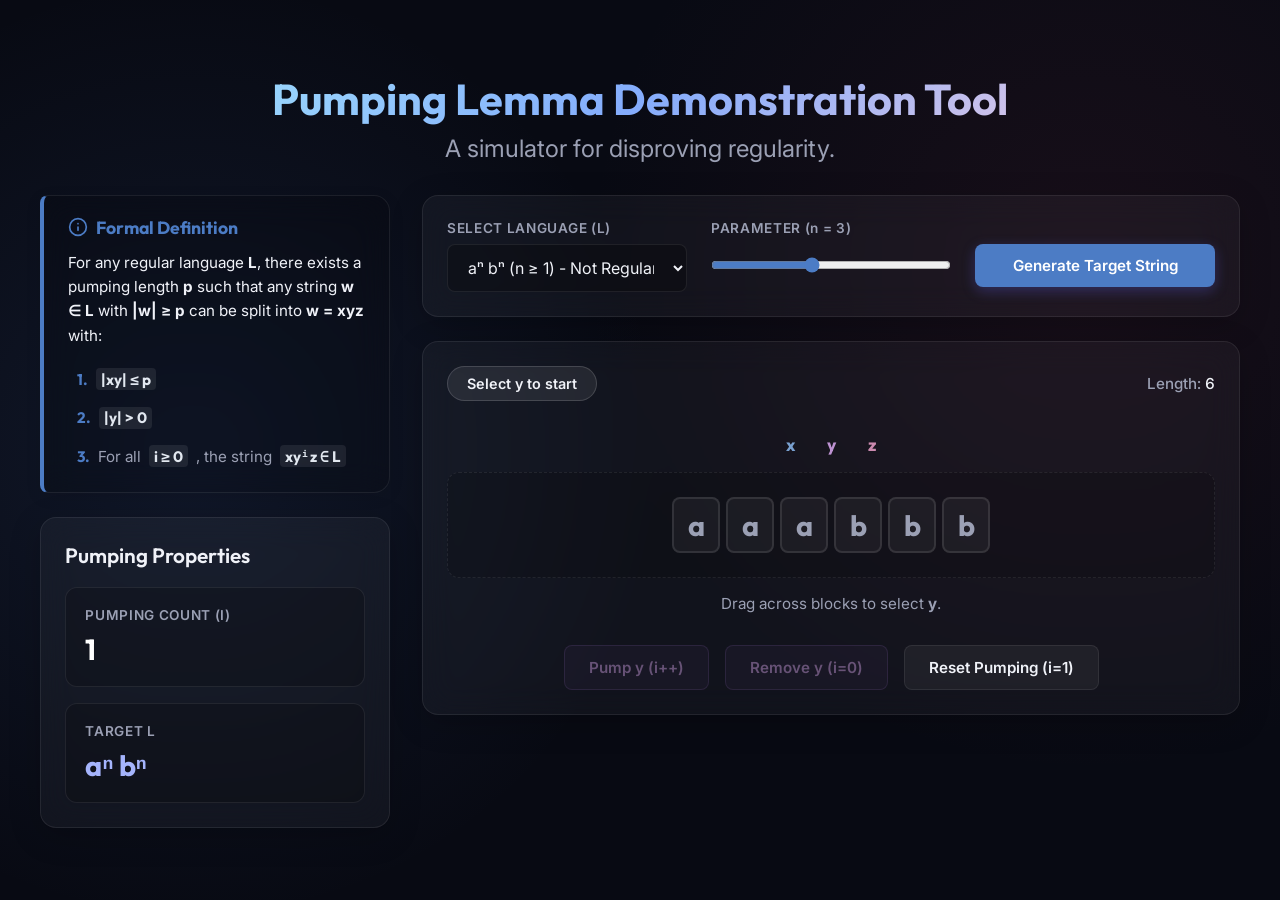
==== index.html @ aec8c371 "increased visual features" ====
<!DOCTYPE html>
<html lang="en">

<head>
  <meta charset="UTF-8">
  <meta name="viewport" content="width=device-width, initial-scale=1.0">
  <title>Pumping Lemma Simulator</title>
  <link rel="preconnect" href="https://fonts.googleapis.com">
  <link rel="preconnect" href="https://fonts.gstatic.com" crossorigin>
  <link
    href="https://fonts.googleapis.com/css2?family=Inter:wght@400;500;600;700&family=Outfit:wght@500;700&display=swap"
    rel="stylesheet">
  <link rel="stylesheet" href="styles.css">
  <meta name="description" content="An interactive simulator for the Pumping Lemma for Regular Languages.">
</head>

<body>
  <div class="app-container">
    <header class="header">
      <h1>Pumping Lemma Demonstration Tool</h1>
      <p class="subtitle">A simulator for disproving regularity.</p>
    </header>

    <div class="layout-split">
      <aside class="layout-sidebar">
        <div class="theorem-box glass-panel">
          <div class="theorem-header">
            <svg width="20" height="20" viewBox="0 0 24 24" fill="none" stroke="currentColor" stroke-width="2"
              stroke-linecap="round" stroke-linejoin="round">
              <circle cx="12" cy="12" r="10"></circle>
              <line x1="12" y1="16" x2="12" y2="12"></line>
              <line x1="12" y1="8" x2="12.01" y2="8"></line>
            </svg>
            Formal Definition
          </div>
          <p class="theorem-text">
            For any regular language <strong>L</strong>, there exists a pumping length <strong>p</strong> such that any
            string <strong>w ∈ L</strong> with <strong>|w| ≥ p</strong> can be split into <strong>w = xyz</strong> with:
          </p>
          <ul class="theorem-conditions">
            <li id="cond1"><span>1.</span> <strong>|xy| ≤ p</strong></li>
            <li id="cond2"><span>2.</span> <strong>|y| > 0</strong></li>
            <li id="cond3"><span>3.</span> For all <strong>i ≥ 0</strong>, the string <strong>xyⁱz ∈ L</strong></li>
          </ul>
        </div>

        <section class="info glass-panel">
          <h2>Pumping Properties</h2>
          <div class="logic-stats">
            <div class="stat-box">
              <span class="stat-label"> Pumping Count (i) </span>
              <span class="stat-value" id="pumpCountDisplay">1</span>
            </div>
            <div class="stat-box">
              <span class="stat-label"> Target L </span>
              <span class="stat-value target-lang" id="targetLangDisplay">aⁿ bⁿ</span>
            </div>
          </div>
        </section>
      </aside>

      <main class="layout-main">
        <section class="controls glass-panel">
          <div class="control-group">
            <label for="languageSelect">SELECT LANGUAGE (L)</label>
            <select id="languageSelect">
              <option value="anbn">aⁿ bⁿ (n ≥ 1) - Not Regular</option>
              <option value="anbm">aⁿ bᵐ (n, m ≥ 1) - Regular</option>
              <option value="custom">Custom String</option>
            </select>
          </div>

          <div class="control-group" id="lengthControl">
            <label for="lengthSlider">PARAMETER (n = <span id="lengthValue">3</span>)</label>
            <input type="range" id="lengthSlider" min="1" max="6" value="3">
          </div>

          <div class="control-group" id="customRegexControl" style="display: none;">
            <label for="customRegex">TARGET LANGUAGE (REGEX)</label>
            <input type="text" id="customRegex" placeholder="e.g. ^a+b+a+$" value="^a+b+a+$">
            <small class="helper-text">
              <b>^</b> start | <b>$</b> end | <b>+</b> 1 or more | <b>*</b> 0 or more<br>
              Example: <code style="cursor: pointer;"
                onclick="document.getElementById('customRegex').value='^a+b+a+$'; document.getElementById('customInput').value='aabbaa'; document.getElementById('customRegex').dispatchEvent(new Event('input'))">^a+b+a+$</code>
              (as, bs, then as)
            </small>
          </div>

          <div class="control-group" id="customControl" style="display: none;">
            <label for="customInput">CUSTOM STRING</label>
            <input type="text" id="customInput" placeholder="e.g. aabbaa" value="aabbaa" maxlength="20">
          </div>

          <div class="control-group action-group">
            <label style="visibility: hidden;">ACTION</label>
            <button id="generateBtn" class="btn btn-primary">Generate Target String</button>
          </div>
        </section>

        <section class="simulator glass-panel">
          <div class="status-indicator">
            <div class="status-badge" id="statusBadge">Select y to start</div>
            <div class="string-info">
              Length: <span id="stringLength">0</span>
            </div>
          </div>

          <div class="string-wrapper">
            <div class="string-label">
              <span class="label x-label">x</span>
              <span class="label y-label">y</span>
              <span class="label z-label">z</span>
            </div>
            <div class="string-blocks" id="stringContainer">
              <!-- Blocks will be injected here via JS -->
            </div>
            <p class="instruction-text">Drag across blocks to select <strong>y</strong>.</p>
          </div>

          <div class="actions">
            <button id="pumpBtn" class="btn btn-action y-action" disabled>Pump y (i++)</button>
            <button id="removeBtn" class="btn btn-action y-action" disabled>Remove y (i=0)</button>
            <button id="resetBtn" class="btn btn-secondary">Reset Pumping (i=1)</button>
          </div>
        </section>
      </main>
    </div>
  </div>
  <script src="script.js"></script>
</body>

</html>
---- styles.css ----
:root {
  --bg-color: #080a13;
  --panel-bg: rgba(255, 255, 255, 0.04);
  --panel-border: rgba(255, 255, 255, 0.08);
  --text-primary: #f0f2f8;
  --text-secondary: #9ba0b4;
  --primary-color: #4c7cc5;
  --primary-hover: #467be5;
  --accent-blue: #2f6bcd;
  /* x */
  --accent-purple: #9e62db;
  /* y */
  --accent-pink: #851d21;
  /* z */
  --success: #077550;
  --error: #ef4444;
  --block-bg: rgba(255, 255, 255, 0.05);
  --block-border: rgba(255, 255, 255, 0.1);
}

* {
  margin: 0;
  padding: 0;
  box-sizing: border-box;
}

body {
  font-family: 'Inter', sans-serif;
  background-color: var(--bg-color);
  background-image:
    radial-gradient(circle at 15% 50%, rgba(81, 125, 207, 0.12) 0%, transparent 40%),
    radial-gradient(circle at 85% 30%, rgba(141, 49, 71, 0.12) 0%, transparent 40%);
  background-attachment: fixed;
  color: var(--text-primary);
  min-height: 100vh;
  display: flex;
  justify-content: center;
  align-items: center;
  padding: 2rem;
}

h1,
h2,
h3 {
  font-family: 'Outfit', sans-serif;
}

.app-container {
  width: 100%;
  max-width: 1200px;
  display: flex;
  flex-direction: column;
  gap: 2rem;
}

.layout-split {
  display: flex;
  gap: 2rem;
  align-items: flex-start;
  width: 100%;
}

@media (max-width: 900px) {
  .layout-split {
    flex-direction: column;
  }
}

.layout-sidebar {
  flex: 0 0 350px;
  display: flex;
  flex-direction: column;
  gap: 1.5rem;
}

.layout-main {
  flex: 1;
  display: flex;
  flex-direction: column;
  gap: 1.5rem;
  min-width: 0;
}

.header {
  text-align: center;
}

.header h1 {
  font-size: 2.7rem;
  font-weight: 700;
  background: linear-gradient(135deg, #a5edfc, #84acfc, #fbcfde);
  -webkit-background-clip: text;
  -webkit-text-fill-color: transparent;
  margin-bottom: 0.5rem;
}

.subtitle {
  color: var(--text-secondary);
  font-size: 1.5rem;
}

.glass-panel {
  background: var(--panel-bg);
  border: 1px solid var(--panel-border);
  border-radius: 16px;
  padding: 1.5rem;
  backdrop-filter: blur(16px);
  -webkit-backdrop-filter: blur(16px);
  box-shadow: 0 8px 32px rgba(0, 0, 0, 0.2);
}

.controls {
  display: flex;
  flex-wrap: wrap;
  align-items: flex-start;
  gap: 1.5rem;
}

.control-group {
  display: flex;
  flex-direction: column;
  gap: 0.5rem;
  flex: 1;
  min-width: 200px;
}

label {
  font-size: 0.85rem;
  font-weight: 600;
  color: var(--text-secondary);
  letter-spacing: 0.05em;
}

select,
input[type="range"],
input[type="text"] {
  width: 100%;
  padding: 0.75rem 1rem;
  background: rgba(0, 0, 0, 0.25);
  border: 1px solid var(--panel-border);
  border-radius: 8px;
  color: var(--text-primary);
  font-family: 'Inter', sans-serif;
  font-size: 1rem;
  outline: none;
  transition: border-color 0.2s;
}

.helper-text {
  font-size: 0.75rem;
  color: var(--text-secondary);
  line-height: 1.4;
}

.helper-text code {
  background: rgba(0, 0, 0, 0.3);
  padding: 0.1rem 0.3rem;
  border-radius: 4px;
  color: #a5b4fc;
}

select,
input[type="range"] {
  cursor: pointer;
}

select:focus,
input[type="text"]:focus {
  border-color: var(--primary-color);
}

input[type="range"] {
  accent-color: var(--primary-color);
}

.btn {
  padding: 0.75rem 1.5rem;
  border-radius: 8px;
  font-weight: 600;
  font-size: 0.95rem;
  cursor: pointer;
  border: none;
  transition: all 0.2s ease;
  font-family: 'Inter', sans-serif;
}

.btn:disabled {
  opacity: 0.4;
  cursor: not-allowed;
  transform: none !important;
}

.btn-primary {
  background: var(--primary-color);
  color: white;
  box-shadow: 0 4px 14px rgba(99, 102, 241, 0.3);
}

.btn-primary:hover:not(:disabled) {
  background: var(--primary-hover);
  transform: translateY(-2px);
  box-shadow: 0 6px 20px rgba(99, 102, 241, 0.4);
}

.btn-secondary {
  background: rgba(255, 255, 255, 0.05);
  color: var(--text-primary);
  border: 1px solid var(--panel-border);
}

.btn-secondary:hover:not(:disabled) {
  background: rgba(255, 255, 255, 0.1);
  transform: translateY(-2px);
}

.btn-action {
  background: rgba(192, 132, 252, 0.1);
  color: #e8b2ff;
  border: 1px solid rgba(192, 132, 252, 0.3);
}

.btn-action:hover:not(:disabled) {
  background: rgba(192, 132, 252, 0.2);
  transform: translateY(-2px);
}

.simulator {
  display: flex;
  flex-direction: column;
  gap: 2rem;
  align-items: center;
}

.status-indicator {
  width: 100%;
  display: flex;
  justify-content: space-between;
  align-items: center;
}

.status-badge {
  padding: 0.5rem 1.2rem;
  border-radius: 20px;
  font-weight: 600;
  font-size: 0.9rem;
  background: rgba(255, 255, 255, 0.08);
  border: 1px solid rgba(255, 255, 255, 0.15);
  transition: all 0.3s ease;
}

.status-badge.success {
  background: rgba(16, 185, 129, 0.15);
  border-color: var(--success);
  color: #34d399;
}

.status-badge.error {
  background: rgba(239, 68, 68, 0.15);
  border-color: var(--error);
  color: #fca5a5;
  animation: pulse-error 2s infinite;
}

@keyframes pulse-error {
  0% {
    box-shadow: 0 0 0 0 rgba(239, 68, 68, 0.3);
  }

  70% {
    box-shadow: 0 0 0 8px rgba(239, 68, 68, 0);
  }

  100% {
    box-shadow: 0 0 0 0 rgba(239, 68, 68, 0);
  }
}

.string-info {
  color: var(--text-secondary);
  font-variant-numeric: tabular-nums;
  font-weight: 500;
  font-size: 0.95rem;
}

#stringLength {
  color: var(--text-primary);
}

.string-wrapper {
  display: flex;
  flex-direction: column;
  align-items: center;
  gap: 1rem;
  width: 100%;
}

.string-label {
  display: flex;
  gap: 2rem;
  font-family: 'Outfit', sans-serif;
  font-weight: 700;
  font-size: 1.1rem;
  opacity: 0.8;
}

.x-label {
  color: #93c5fd;
}

.y-label {
  color: #e8b2ff;
}

.z-label {
  color: #f9a8d4;
}

.string-blocks {
  display: flex;
  flex-wrap: wrap;
  gap: 6px;
  justify-content: center;
  align-content: center;
  padding: 1.5rem;
  min-height: 100px;
  width: 100%;
  background: rgba(0, 0, 0, 0.15);
  border-radius: 12px;
  border: 1px dashed var(--panel-border);
  user-select: none;
}

.char-block {
  width: 48px;
  height: 56px;
  display: flex;
  align-items: center;
  justify-content: center;
  font-size: 1.8rem;
  font-family: 'Outfit', monospace;
  font-weight: 700;
  background: var(--block-bg);
  border: 2px solid var(--block-border);
  border-radius: 8px;
  cursor: pointer;
  transition: all 0.2s ease, transform 0.1s;
  position: relative;
  color: var(--text-secondary);
}

.char-block:active {
  transform: scale(0.95);
}

.char-block:hover {
  background: rgba(255, 255, 255, 0.1);
  border-color: rgba(255, 255, 255, 0.3);
}

.char-block.x-part {
  border-color: var(--accent-blue);
  box-shadow: 0 0 12px rgba(59, 130, 246, 0.2);
  color: #93c5fd;
  background: rgba(59, 130, 246, 0.1);
}

.char-block.x-part:hover {
  background: rgba(59, 130, 246, 0.2);
}

.char-block.y-part {
  border-color: var(--accent-purple);
  box-shadow: 0 0 15px rgba(192, 132, 252, 0.3);
  background: rgba(192, 132, 252, 0.15);
  color: #e8b2ff;
  transform: translateY(-3px);
  z-index: 10;
}

.char-block.y-part:hover {
  background: rgba(192, 132, 252, 0.25);
}

.char-block.z-part {
  border-color: var(--accent-pink);
  box-shadow: 0 0 12px rgba(236, 72, 153, 0.2);
  color: #f9a8d4;
  background: rgba(236, 72, 153, 0.1);
}

.char-block.z-part:hover {
  background: rgba(236, 72, 153, 0.2);
}

.char-block.y-pumped {
  border-style: dashed;
  opacity: 0.9;
  animation: pop-in 0.3s cubic-bezier(0.175, 0.885, 0.32, 1.275) forwards;
}

@keyframes pop-in {
  0% {
    transform: scale(0.5) translateY(10px);
    opacity: 0;
  }

  100% {
    transform: scale(1) translateY(-3px);
    opacity: 0.9;
  }
}

.instruction-text {
  font-size: 0.95rem;
  color: var(--text-secondary);
}

.actions {
  display: flex;
  gap: 1rem;
  flex-wrap: wrap;
  justify-content: center;
}

.info {
  display: flex;
  flex-direction: column;
  gap: 1.2rem;
}

.info h2 {
  font-size: 1.3rem;
  color: var(--text-primary);
  font-weight: 600;
}

.logic-stats {
  display: grid;
  grid-template-columns: repeat(auto-fit, minmax(200px, 1fr));
  gap: 1rem;
}

.stat-box {
  background: rgba(0, 0, 0, 0.2);
  border: 1px solid var(--panel-border);
  padding: 1.2rem;
  border-radius: 12px;
  display: flex;
  flex-direction: column;
  align-items: flex-start;
  gap: 0.5rem;
}

.stat-label {
  font-size: 0.85rem;
  color: var(--text-secondary);
  text-transform: uppercase;
  letter-spacing: 0.05em;
  font-weight: 600;
}

.stat-value {
  font-size: 1.8rem;
  font-family: 'Outfit', sans-serif;
  font-weight: 700;
  color: white;
}

.target-lang {
  color: #a5b4fc;
}

/* Scrollbar styling for block container */
.string-blocks::-webkit-scrollbar {
  height: 8px;
}

.string-blocks::-webkit-scrollbar-track {
  background: rgba(0, 0, 0, 0.1);
  border-radius: 4px;
}

.string-blocks::-webkit-scrollbar-thumb {
  background: rgba(255, 255, 255, 0.2);
  border-radius: 4px;
}

/* Formal Definition / Theorem Box Styling */
.theorem-box {
  margin: 0;
  width: 100%;
  text-align: left;
  padding: 1.25rem 1.5rem;
  background: rgba(0, 0, 0, 0.15);
  border-left: 4px solid var(--primary-color);
  border-radius: 8px 16px 16px 8px;
  box-shadow: 0 4px 15px rgba(0,0,0,0.1);
}

.theorem-header {
  display: flex;
  align-items: center;
  gap: 0.5rem;
  font-family: 'Outfit', sans-serif;
  font-weight: 700;
  color: var(--primary-color);
  margin-bottom: 0.75rem;
  font-size: 1.1rem;
}

.theorem-text {
  font-size: 0.95rem;
  color: var(--text-primary);
  line-height: 1.6;
  margin-bottom: 1rem;
}

.theorem-conditions {
  list-style: none;
  display: flex;
  flex-direction: column;
  gap: 0.5rem;
}

.theorem-conditions li {
  font-size: 0.95rem;
  color: var(--text-secondary);
  display: flex;
  align-items: baseline;
  gap: 0.5rem;
  transition: all 0.3s ease;
  padding: 0.2rem 0.5rem;
  border-radius: 6px;
  border: 1px solid transparent;
}

.theorem-conditions li span {
  color: var(--primary-color);
  font-weight: 700;
  font-family: 'Outfit', sans-serif;
}

.theorem-conditions strong {
  color: #e2e8f0;
  font-family: 'Outfit', monospace;
  background: rgba(255,255,255,0.08);
  padding: 0.1rem 0.3rem;
  border-radius: 4px;
}

/* Interactive Feedback Styles */
.theorem-conditions li.condition-pass {
  background: rgba(16, 185, 129, 0.15);
  border-color: rgba(16, 185, 129, 0.3);
  color: #34d399;
}
.theorem-conditions li.condition-pass span {
  color: #a7f3d0;
}
.theorem-conditions li.condition-pass strong {
  color: #34d399;
  background: rgba(16, 185, 129, 0.2);
}

.theorem-conditions li.condition-fail {
  background: rgba(239, 68, 68, 0.15);
  border-color: rgba(239, 68, 68, 0.3);
  color: #fca5a5;
}
.theorem-conditions li.condition-fail span {
  color: #fecaca;
}
.theorem-conditions li.condition-fail strong {
  color: #fca5a5;
  background: rgba(239, 68, 68, 0.2);
}
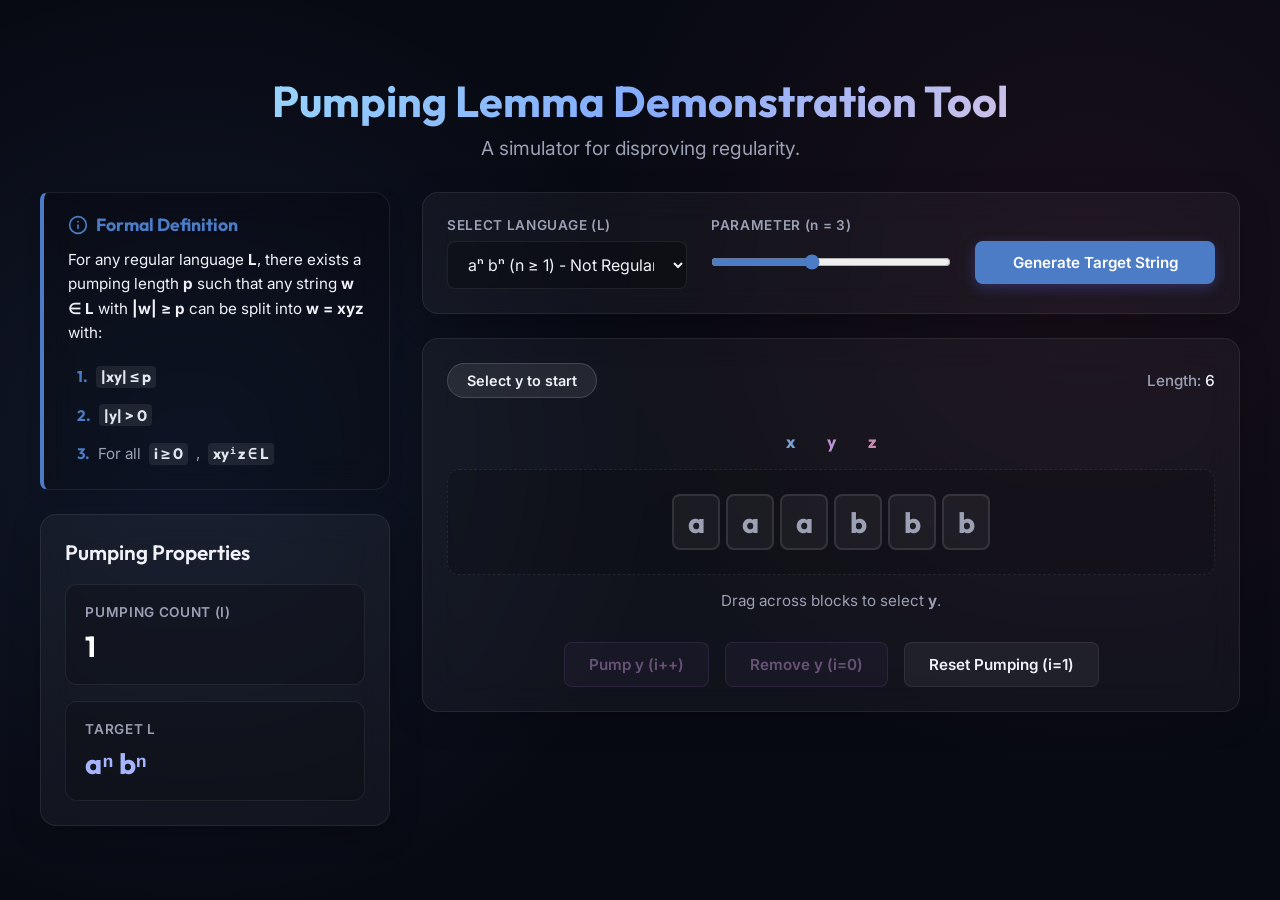
==== commit c6269094: "simplify text in UI" ====
--- a/index.html
+++ b/index.html
@@ -40,7 +40,7 @@
           <ul class="theorem-conditions">
             <li id="cond1"><span>1.</span> <strong>|xy| ≤ p</strong></li>
             <li id="cond2"><span>2.</span> <strong>|y| > 0</strong></li>
-            <li id="cond3"><span>3.</span> For all <strong>i ≥ 0</strong>, the string <strong>xyⁱz ∈ L</strong></li>
+            <li id="cond3"><span>3.</span> For all <strong>i ≥ 0</strong>, <strong>xyⁱz ∈ L</strong></li>
           </ul>
         </div>
 
--- a/styles.css
+++ b/styles.css
@@ -96,7 +96,7 @@
 
 .subtitle {
   color: var(--text-secondary);
-  font-size: 1.5rem;
+  font-size: 1.2rem;
 }
 
 .glass-panel {
@@ -494,7 +494,7 @@
   background: rgba(0, 0, 0, 0.15);
   border-left: 4px solid var(--primary-color);
   border-radius: 8px 16px 16px 8px;
-  box-shadow: 0 4px 15px rgba(0,0,0,0.1);
+  box-shadow: 0 4px 15px rgba(0, 0, 0, 0.1);
 }
 
 .theorem-header {
@@ -543,7 +543,7 @@
 .theorem-conditions strong {
   color: #e2e8f0;
   font-family: 'Outfit', monospace;
-  background: rgba(255,255,255,0.08);
+  background: rgba(255, 255, 255, 0.08);
   padding: 0.1rem 0.3rem;
   border-radius: 4px;
 }
@@ -554,9 +554,11 @@
   border-color: rgba(16, 185, 129, 0.3);
   color: #34d399;
 }
+
 .theorem-conditions li.condition-pass span {
   color: #a7f3d0;
 }
+
 .theorem-conditions li.condition-pass strong {
   color: #34d399;
   background: rgba(16, 185, 129, 0.2);
@@ -567,9 +569,11 @@
   border-color: rgba(239, 68, 68, 0.3);
   color: #fca5a5;
 }
+
 .theorem-conditions li.condition-fail span {
   color: #fecaca;
 }
+
 .theorem-conditions li.condition-fail strong {
   color: #fca5a5;
   background: rgba(239, 68, 68, 0.2);
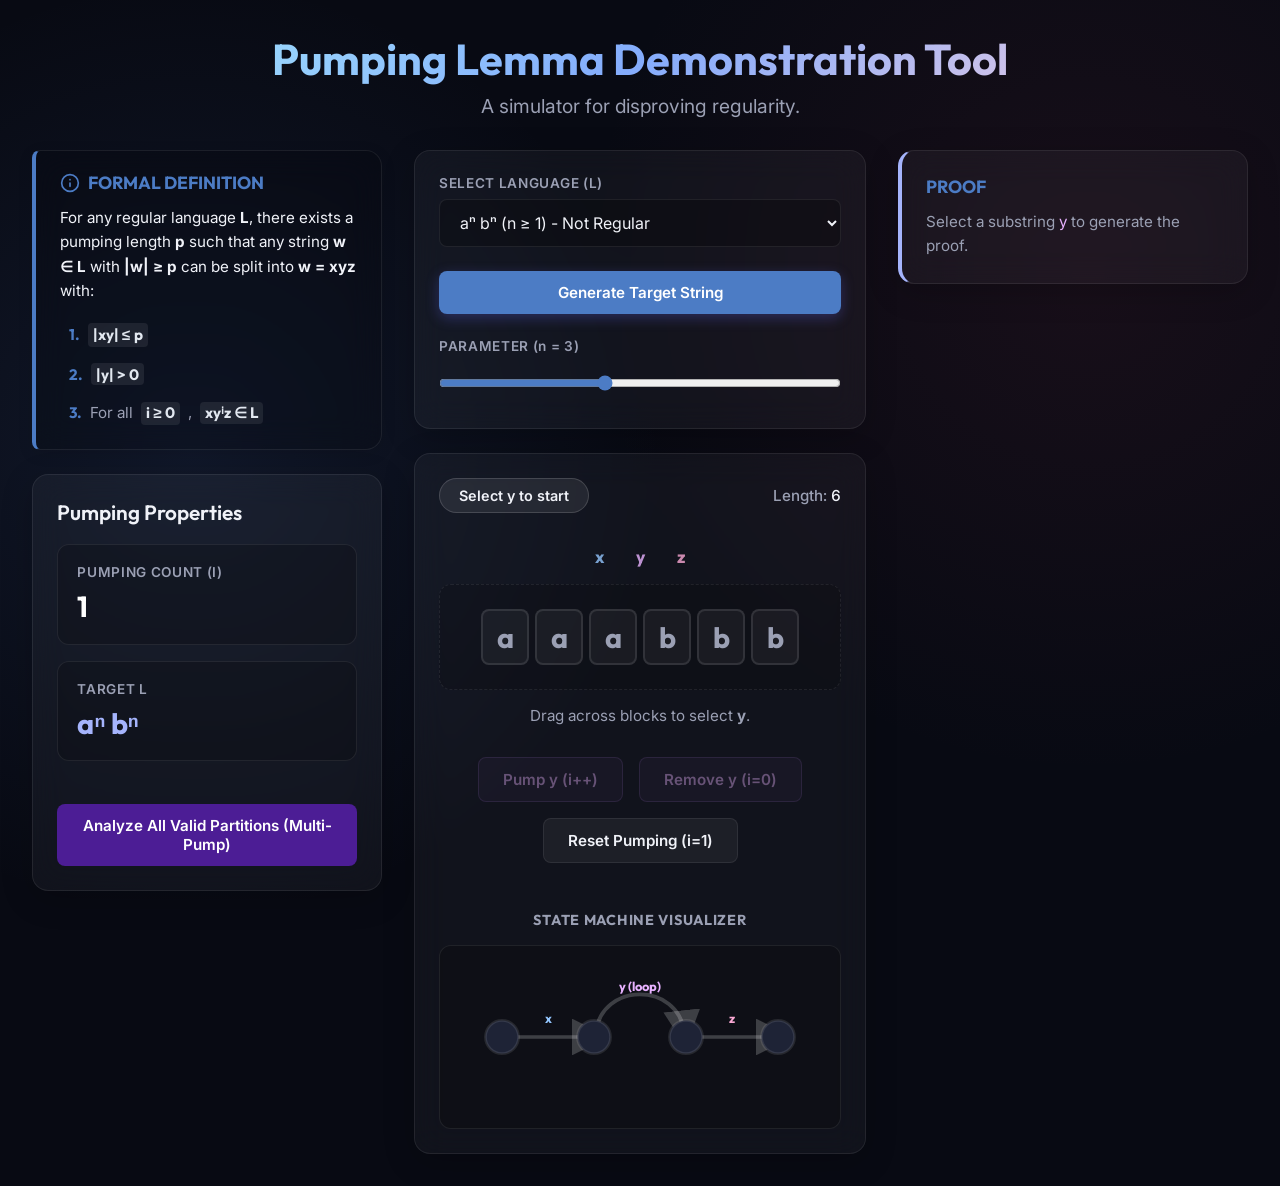
==== commit c9b2bfd5: "expand UI with multi-pumping analysis, DFA visualization, and additional language options" ====
--- a/index.html
+++ b/index.html
@@ -31,7 +31,7 @@
               <line x1="12" y1="16" x2="12" y2="12"></line>
               <line x1="12" y1="8" x2="12.01" y2="8"></line>
             </svg>
-            Formal Definition
+            FORMAL DEFINITION
           </div>
           <p class="theorem-text">
             For any regular language <strong>L</strong>, there exists a pumping length <strong>p</strong> such that any
@@ -56,44 +56,65 @@
               <span class="stat-value target-lang" id="targetLangDisplay">aⁿ bⁿ</span>
             </div>
           </div>
-        </section>
+          <button id="multiPumpBtn" class="btn" style="background:#4c1d95; color:white; border:none; margin-top: 1.5rem; width: 100%;">Analyze All Valid Partitions (Multi-Pump)</button>
+        </section>
+
       </aside>
 
       <main class="layout-main">
         <section class="controls glass-panel">
-          <div class="control-group">
-            <label for="languageSelect">SELECT LANGUAGE (L)</label>
-            <select id="languageSelect">
-              <option value="anbn">aⁿ bⁿ (n ≥ 1) - Not Regular</option>
-              <option value="anbm">aⁿ bᵐ (n, m ≥ 1) - Regular</option>
-              <option value="custom">Custom String</option>
-            </select>
-          </div>
-
-          <div class="control-group" id="lengthControl">
-            <label for="lengthSlider">PARAMETER (n = <span id="lengthValue">3</span>)</label>
-            <input type="range" id="lengthSlider" min="1" max="6" value="3">
-          </div>
-
-          <div class="control-group" id="customRegexControl" style="display: none;">
-            <label for="customRegex">TARGET LANGUAGE (REGEX)</label>
-            <input type="text" id="customRegex" placeholder="e.g. ^a+b+a+$" value="^a+b+a+$">
-            <small class="helper-text">
-              <b>^</b> start | <b>$</b> end | <b>+</b> 1 or more | <b>*</b> 0 or more<br>
-              Example: <code style="cursor: pointer;"
-                onclick="document.getElementById('customRegex').value='^a+b+a+$'; document.getElementById('customInput').value='aabbaa'; document.getElementById('customRegex').dispatchEvent(new Event('input'))">^a+b+a+$</code>
-              (as, bs, then as)
-            </small>
-          </div>
-
-          <div class="control-group" id="customControl" style="display: none;">
-            <label for="customInput">CUSTOM STRING</label>
-            <input type="text" id="customInput" placeholder="e.g. aabbaa" value="aabbaa" maxlength="20">
-          </div>
-
-          <div class="control-group action-group">
-            <label style="visibility: hidden;">ACTION</label>
-            <button id="generateBtn" class="btn btn-primary">Generate Target String</button>
+          <div class="controls-left" style="display: flex; flex-direction: column; gap: 1.5rem; flex: 1; min-width: 250px;">
+            <div class="control-group">
+              <label for="languageSelect">SELECT LANGUAGE (L)</label>
+              <select id="languageSelect">
+                <option value="anbn">aⁿ bⁿ (n ≥ 1) - Not Regular</option>
+                <option value="anbm">aⁿ bᵐ (n, m ≥ 1) - Regular</option>
+                <option value="anb2n">aⁿ b²ⁿ (n ≥ 1) - Not Regular</option>
+                <option value="anb3n">aⁿ b³ⁿ (n ≥ 1) - Not Regular</option>
+                <option value="customFormal">Custom Formal Formula</option>
+                <option value="custom">Custom Regex Pattern</option>
+              </select>
+            </div>
+
+            <div class="control-group action-group" style="margin-top: auto;">
+              <button id="generateBtn" class="btn btn-primary" style="width: 100%;">Generate Target String</button>
+            </div>
+          </div>
+
+          <div class="controls-right" style="display: flex; flex-direction: column; gap: 1.5rem; flex: 1; min-width: 250px;">
+            <div class="control-group" id="lengthControl">
+              <label for="lengthSlider">PARAMETER (n = <span id="lengthValue">3</span>)</label>
+              <input type="range" id="lengthSlider" min="1" max="6" value="3">
+            </div>
+
+            <div class="control-group" id="lengthControlM" style="display: none;">
+              <label for="lengthSliderM">PARAMETER (m = <span id="lengthValueM">2</span>)</label>
+              <input type="range" id="lengthSliderM" min="1" max="6" value="2">
+            </div>
+
+            <div class="control-group" id="customFormalControl" style="display: none;">
+              <label for="customFormalInput">FORMAL FORMULA</label>
+              <input type="text" id="customFormalInput" placeholder="e.g. a^n b^(2n)" value="a^n b^(2n)">
+              <small class="helper-text">
+                Format: <code>char^var</code> or <code>char^(k*var)</code>. Ex: <code>a^n b^(2n)</code>,
+                <code>0^n 1^m</code>
+              </small>
+            </div>
+
+            <div class="control-group" id="customRegexControl" style="display: none;">
+              <label for="customRegex">TARGET LANGUAGE (REGEX)</label>
+              <input type="text" id="customRegex" placeholder="e.g. (a+b)*a" value="(a+b)*a">
+              <small class="helper-text">
+                <b>( )</b> group | <b>+</b> or <b>|</b> OR | <b>*</b> 0 or more<br>
+                Example: <code style="cursor: pointer;"
+                  onclick="document.getElementById('customRegex').value='(a+b)*a'; document.getElementById('customInput').value='aaba'; document.getElementById('customRegex').dispatchEvent(new Event('input'))">(a+b)*a</code>
+              </small>
+            </div>
+
+            <div class="control-group" id="customControl" style="display: none;">
+              <label for="customInput">CUSTOM STRING</label>
+              <input type="text" id="customInput" placeholder="e.g. aaba" value="aaba" maxlength="20">
+            </div>
           </div>
         </section>
 
@@ -122,10 +143,90 @@
             <button id="removeBtn" class="btn btn-action y-action" disabled>Remove y (i=0)</button>
             <button id="resetBtn" class="btn btn-secondary">Reset Pumping (i=1)</button>
           </div>
+
+          <div class="dfa-visualization">
+            <h3
+              style="text-align: center; margin-bottom: 1rem; color: var(--text-secondary); font-size: 0.9rem; letter-spacing: 0.05em; text-transform: uppercase;">
+              State Machine Visualizer</h3>
+            <div class="dfa-container" id="dfaContainer">
+              <svg width="400" height="150" viewBox="0 0 400 150">
+                <defs>
+                  <marker id="arrow" markerWidth="10" markerHeight="10" refX="6" refY="5" orient="auto-start-reverse">
+                    <path d="M 0 0 L 10 5 L 0 10 z" fill="rgba(255,255,255,0.2)" />
+                  </marker>
+                  <marker id="arrowActive" markerWidth="10" markerHeight="10" refX="6" refY="5"
+                    orient="auto-start-reverse">
+                    <path d="M 0 0 L 10 5 L 0 10 z" fill="#e8b2ff" />
+                  </marker>
+                </defs>
+                <!-- Edges -->
+                <line x1="50" y1="75" x2="150" y2="75" class="dfa-edge edge-x" stroke="rgba(255,255,255,0.2)"
+                  stroke-width="4" marker-end="url(#arrow)" />
+                <path d="M 152,70 C 158,15 242,15 248,70" class="dfa-edge edge-y" fill="none"
+                  stroke="rgba(255,255,255,0.2)" stroke-width="4" marker-end="url(#arrow)" />
+                <line x1="250" y1="75" x2="350" y2="75" class="dfa-edge edge-z" stroke="rgba(255,255,255,0.2)"
+                  stroke-width="4" marker-end="url(#arrow)" />
+                <!-- Nodes -->
+                <circle cx="50" cy="75" r="18" class="dfa-node node-start" fill="#1e2336" stroke="rgba(255,255,255,0.1)"
+                  stroke-width="3" />
+                <circle cx="150" cy="75" r="18" class="dfa-node node-loop-start" fill="#1e2336"
+                  stroke="rgba(255,255,255,0.1)" stroke-width="3" />
+                <circle cx="250" cy="75" r="18" class="dfa-node node-loop-end" fill="#1e2336"
+                  stroke="rgba(255,255,255,0.1)" stroke-width="3" />
+                <circle cx="350" cy="75" r="18" class="dfa-node node-end" fill="#1e2336" stroke="rgba(255,255,255,0.1)"
+                  stroke-width="3" />
+
+                <text x="100" y="60" fill="#93c5fd" font-size="14" font-family="Outfit" font-weight="bold"
+                  text-anchor="middle">x</text>
+                <text x="200" y="25" fill="#e8b2ff" font-size="14" font-family="Outfit" font-weight="bold"
+                  text-anchor="middle">y (loop)</text>
+                <text x="300" y="60" fill="#f9a8d4" font-size="14" font-family="Outfit" font-weight="bold"
+                  text-anchor="middle">z</text>
+              </svg>
+            </div>
+          </div>
         </section>
       </main>
+
+      <aside class="layout-sidebar">
+        <section class="proof-panel glass-panel" style="height: 100%;">
+          <div class="theorem-header">PROOF</div>
+          <div class="proof-text" id="proofText">
+            Select a substring <span class="y-label">y</span> to generate proof.
+          </div>
+        </section>
+      </aside>
     </div>
   </div>
+  <div id="multiPumpModal" class="modal-overlay" style="display: none; position: fixed; top: 0; left: 0; width: 100%; height: 100%; background: rgba(9, 11, 20, 0.85); z-index: 1000; justify-content: center; align-items: center; backdrop-filter: blur(8px);">
+    <div class="modal-content glass-panel" style="max-width: 900px; width: 90%; max-height: 85vh; display: flex; flex-direction: column;">
+      <div style="display: flex; justify-content: space-between; align-items: center; margin-bottom: 1rem;">
+        <h2 style="margin:0; font-size: 1.5rem; color: #e2e8f0; font-family: 'Outfit';">Multi-Pumping Matrix</h2>
+        <button id="closeModalBtn" style="background:none; border:none; color:white; font-size: 2rem; cursor:pointer; line-height: 1;">&times;</button>
+      </div>
+      <p style="color: var(--text-secondary); margin-top: 0;">Generating all legal partitions where <strong>|xy| &le; p</strong> (p=<span id="matrixPValue"></span>) and <strong>|y| &gt; 0</strong>. Pumping exactly <strong>i = <span id="matrixPumpCount"></span></strong> times.</p>
+      
+      <div style="overflow-y: auto; flex: 1; border-radius: 8px; border: 1px solid rgba(255,255,255,0.1); margin-bottom: 1rem;">
+        <table class="matrix-table" style="width: 100%; border-collapse: collapse; text-align: left; font-family: monospace; font-size: 0.95rem;">
+          <thead style="position: sticky; top: 0; z-index: 1;">
+            <tr style="background: #1e2336; font-family: 'Inter'; font-size: 0.85rem; color: #a5b4fc; text-transform: uppercase;">
+              <th style="padding: 12px; border-bottom: 1px solid rgba(255,255,255,0.1);">x</th>
+              <th style="padding: 12px; border-bottom: 1px solid rgba(255,255,255,0.1); color: #e8b2ff;">y</th>
+              <th style="padding: 12px; border-bottom: 1px solid rgba(255,255,255,0.1);">z</th>
+              <th style="padding: 12px; border-bottom: 1px solid rgba(255,255,255,0.1);">Pumped String (w')</th>
+              <th style="padding: 12px; text-align: center; border-bottom: 1px solid rgba(255,255,255,0.1);">w' &isin; L?</th>
+            </tr>
+          </thead>
+          <tbody id="matrixBody">
+          </tbody>
+        </table>
+      </div>
+      
+      <div id="matrixConclusion" style="padding: 1rem; background: rgba(0,0,0,0.3); border-radius: 8px; font-weight: bold; font-size: 1.1rem; text-align: center; border: 1px solid transparent;">
+      </div>
+    </div>
+  </div>
+
   <script src="script.js"></script>
 </body>
 
--- a/styles.css
+++ b/styles.css
@@ -47,7 +47,7 @@
 
 .app-container {
   width: 100%;
-  max-width: 1200px;
+  max-width: 1400px;
   display: flex;
   flex-direction: column;
   gap: 2rem;
@@ -577,4 +577,94 @@
 .theorem-conditions li.condition-fail strong {
   color: #fca5a5;
   background: rgba(239, 68, 68, 0.2);
+}
+
+/* Proof Box Styles */
+.proof-panel {
+  margin-top: 0;
+  border-left: 4px solid #a5b4fc;
+}
+
+.proof-text {
+  font-size: 0.95rem;
+  color: var(--text-secondary);
+  line-height: 1.6;
+}
+
+.proof-text-active {
+  color: var(--text-primary);
+}
+
+.proof-var {
+  font-family: 'Outfit', monospace;
+  font-weight: 700;
+  padding: 0.1rem 0.3rem;
+  border-radius: 4px;
+  background: rgba(255, 255, 255, 0.08);
+  color: #e2e8f0;
+}
+
+.proof-string {
+  font-family: monospace;
+  color: #93c5fd;
+  word-break: break-word;
+}
+
+/* DFA SVG Styles */
+.dfa-visualization {
+  margin-top: 1rem;
+  width: 100%;
+}
+
+.dfa-container {
+  display: flex;
+  justify-content: center;
+  align-items: center;
+  background: rgba(0, 0, 0, 0.2);
+  border-radius: 12px;
+  padding: 1rem;
+  border: 1px solid var(--panel-border);
+}
+
+.dfa-node, .dfa-edge {
+  transition: all 0.3s ease;
+}
+
+.dfa-node.active-x {
+  fill: #1e3a8a;
+  stroke: #93c5fd;
+  filter: drop-shadow(0 0 8px rgba(147, 197, 253, 0.8));
+}
+
+.dfa-edge.active-x {
+  stroke: #93c5fd;
+}
+
+.dfa-node.active-y {
+  fill: #4c1d95;
+  stroke: #e8b2ff;
+  filter: drop-shadow(0 0 12px rgba(232, 178, 255, 0.9));
+  transform-box: fill-box;
+  transform-origin: center;
+  animation: node-pulse-y 0.5s ease-in-out forwards;
+}
+
+.dfa-edge.active-y {
+  stroke: #e8b2ff;
+}
+
+.dfa-node.active-z {
+  fill: #831843;
+  stroke: #f9a8d4;
+  filter: drop-shadow(0 0 8px rgba(249, 168, 212, 0.8));
+}
+
+.dfa-edge.active-z {
+  stroke: #f9a8d4;
+}
+
+@keyframes node-pulse-y {
+  0% { transform: scale(1); }
+  50% { transform: scale(1.3); }
+  100% { transform: scale(1); }
 }
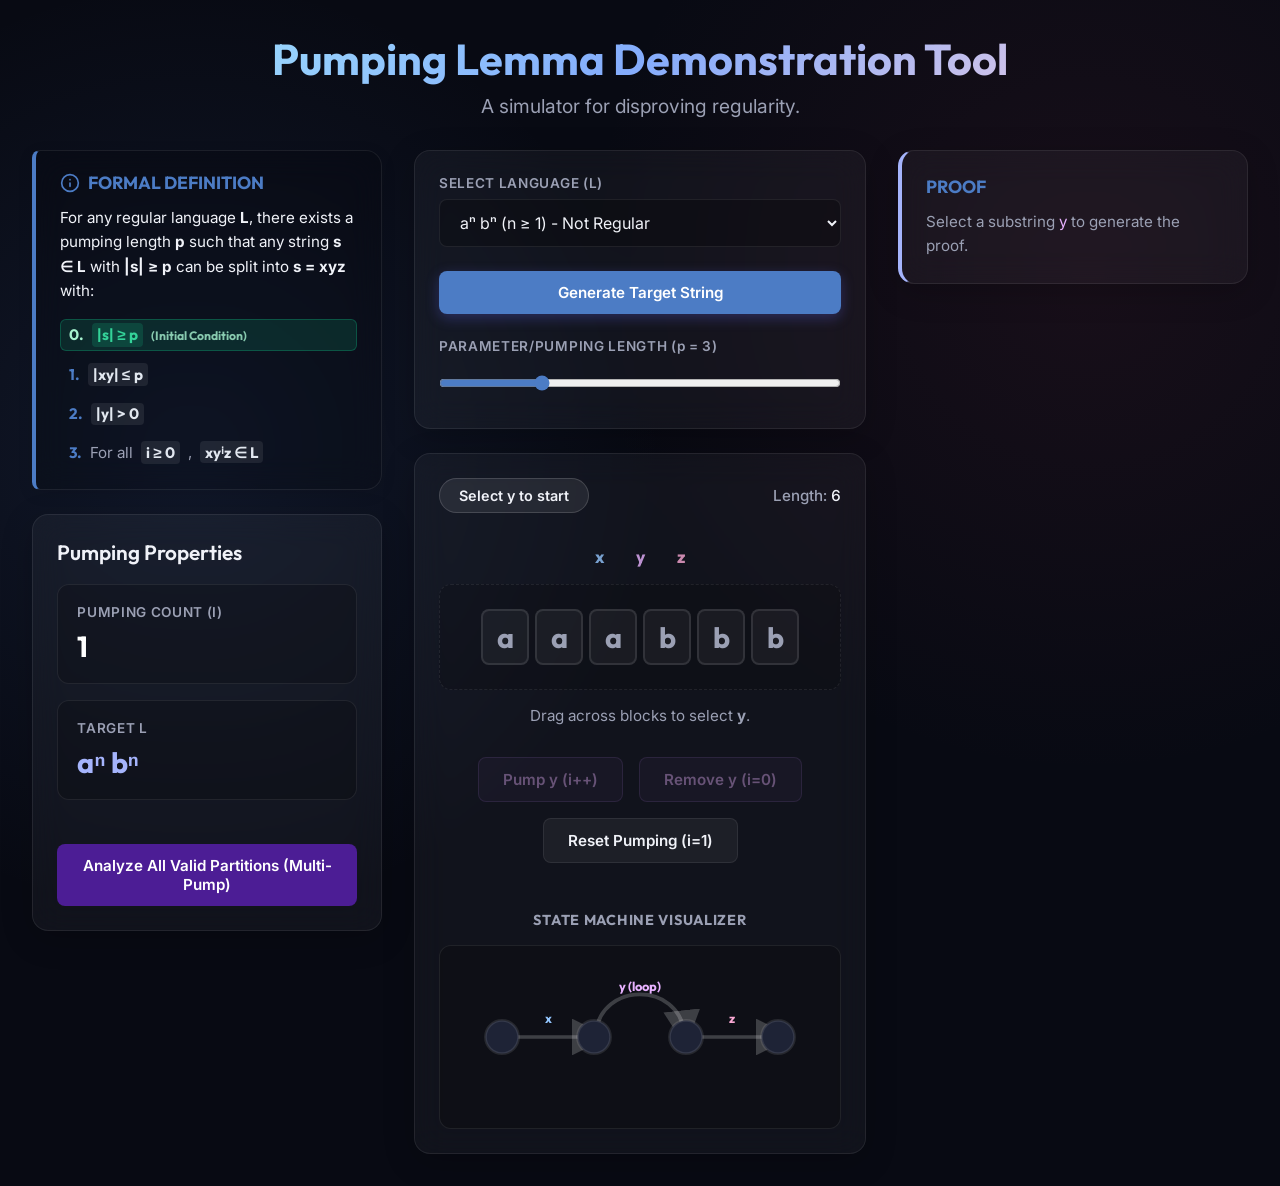
==== commit 0e56966a: "feat: add initial length condition to Pumping Lemma" ====
--- a/index.html
+++ b/index.html
@@ -35,9 +35,11 @@
           </div>
           <p class="theorem-text">
             For any regular language <strong>L</strong>, there exists a pumping length <strong>p</strong> such that any
-            string <strong>w ∈ L</strong> with <strong>|w| ≥ p</strong> can be split into <strong>w = xyz</strong> with:
+            string <strong>s ∈ L</strong> with <strong>|s| ≥ p</strong> can be split into <strong>s = xyz</strong> with:
           </p>
           <ul class="theorem-conditions">
+            <li id="cond0"><span>0.</span> <strong>|s| ≥ p</strong> <span style="font-size:0.8em;opacity:0.8">(Initial
+                Condition)</span></li>
             <li id="cond1"><span>1.</span> <strong>|xy| ≤ p</strong></li>
             <li id="cond2"><span>2.</span> <strong>|y| > 0</strong></li>
             <li id="cond3"><span>3.</span> For all <strong>i ≥ 0</strong>, <strong>xyⁱz ∈ L</strong></li>
@@ -56,14 +58,17 @@
               <span class="stat-value target-lang" id="targetLangDisplay">aⁿ bⁿ</span>
             </div>
           </div>
-          <button id="multiPumpBtn" class="btn" style="background:#4c1d95; color:white; border:none; margin-top: 1.5rem; width: 100%;">Analyze All Valid Partitions (Multi-Pump)</button>
+          <button id="multiPumpBtn" class="btn"
+            style="background:#4c1d95; color:white; border:none; margin-top: 1.5rem; width: 100%;">Analyze All Valid
+            Partitions (Multi-Pump)</button>
         </section>
 
       </aside>
 
       <main class="layout-main">
         <section class="controls glass-panel">
-          <div class="controls-left" style="display: flex; flex-direction: column; gap: 1.5rem; flex: 1; min-width: 250px;">
+          <div class="controls-left"
+            style="display: flex; flex-direction: column; gap: 1.5rem; flex: 1; min-width: 250px;">
             <div class="control-group">
               <label for="languageSelect">SELECT LANGUAGE (L)</label>
               <select id="languageSelect">
@@ -81,15 +86,16 @@
             </div>
           </div>
 
-          <div class="controls-right" style="display: flex; flex-direction: column; gap: 1.5rem; flex: 1; min-width: 250px;">
+          <div class="controls-right"
+            style="display: flex; flex-direction: column; gap: 1.5rem; flex: 1; min-width: 250px;">
             <div class="control-group" id="lengthControl">
-              <label for="lengthSlider">PARAMETER (n = <span id="lengthValue">3</span>)</label>
-              <input type="range" id="lengthSlider" min="1" max="6" value="3">
+              <label for="lengthSlider">PARAMETER/PUMPING LENGTH (p = <span id="lengthValue">3</span>)</label>
+              <input type="range" id="lengthSlider" min="1" max="10" value="3">
             </div>
 
             <div class="control-group" id="lengthControlM" style="display: none;">
               <label for="lengthSliderM">PARAMETER (m = <span id="lengthValueM">2</span>)</label>
-              <input type="range" id="lengthSliderM" min="1" max="6" value="2">
+              <input type="range" id="lengthSliderM" min="1" max="10" value="2">
             </div>
 
             <div class="control-group" id="customFormalControl" style="display: none;">
@@ -198,31 +204,41 @@
       </aside>
     </div>
   </div>
-  <div id="multiPumpModal" class="modal-overlay" style="display: none; position: fixed; top: 0; left: 0; width: 100%; height: 100%; background: rgba(9, 11, 20, 0.85); z-index: 1000; justify-content: center; align-items: center; backdrop-filter: blur(8px);">
-    <div class="modal-content glass-panel" style="max-width: 900px; width: 90%; max-height: 85vh; display: flex; flex-direction: column;">
+  <div id="multiPumpModal" class="modal-overlay"
+    style="display: none; position: fixed; top: 0; left: 0; width: 100%; height: 100%; background: rgba(9, 11, 20, 0.85); z-index: 1000; justify-content: center; align-items: center; backdrop-filter: blur(8px);">
+    <div class="modal-content glass-panel"
+      style="max-width: 900px; width: 90%; max-height: 85vh; display: flex; flex-direction: column;">
       <div style="display: flex; justify-content: space-between; align-items: center; margin-bottom: 1rem;">
         <h2 style="margin:0; font-size: 1.5rem; color: #e2e8f0; font-family: 'Outfit';">Multi-Pumping Matrix</h2>
-        <button id="closeModalBtn" style="background:none; border:none; color:white; font-size: 2rem; cursor:pointer; line-height: 1;">&times;</button>
+        <button id="closeModalBtn"
+          style="background:none; border:none; color:white; font-size: 2rem; cursor:pointer; line-height: 1;">&times;</button>
       </div>
-      <p style="color: var(--text-secondary); margin-top: 0;">Generating all legal partitions where <strong>|xy| &le; p</strong> (p=<span id="matrixPValue"></span>) and <strong>|y| &gt; 0</strong>. Pumping exactly <strong>i = <span id="matrixPumpCount"></span></strong> times.</p>
-      
-      <div style="overflow-y: auto; flex: 1; border-radius: 8px; border: 1px solid rgba(255,255,255,0.1); margin-bottom: 1rem;">
-        <table class="matrix-table" style="width: 100%; border-collapse: collapse; text-align: left; font-family: monospace; font-size: 0.95rem;">
+      <p style="color: var(--text-secondary); margin-top: 0;">Generating all legal partitions where <strong>|xy| &le;
+          p</strong> (p=<span id="matrixPValue"></span>) and <strong>|y| &gt; 0</strong>. Pumping exactly <strong>i =
+          <span id="matrixPumpCount"></span></strong> times.<br></p>
+
+      <div
+        style="overflow-y: auto; flex: 1; border-radius: 8px; border: 1px solid rgba(255,255,255,0.1); margin-bottom: 1rem;">
+        <table class="matrix-table"
+          style="width: 100%; border-collapse: collapse; text-align: left; font-family: monospace; font-size: 0.95rem;">
           <thead style="position: sticky; top: 0; z-index: 1;">
-            <tr style="background: #1e2336; font-family: 'Inter'; font-size: 0.85rem; color: #a5b4fc; text-transform: uppercase;">
+            <tr
+              style="background: #1e2336; font-family: 'Inter'; font-size: 0.85rem; color: #a5b4fc; text-transform: uppercase;">
               <th style="padding: 12px; border-bottom: 1px solid rgba(255,255,255,0.1);">x</th>
               <th style="padding: 12px; border-bottom: 1px solid rgba(255,255,255,0.1); color: #e8b2ff;">y</th>
               <th style="padding: 12px; border-bottom: 1px solid rgba(255,255,255,0.1);">z</th>
-              <th style="padding: 12px; border-bottom: 1px solid rgba(255,255,255,0.1);">Pumped String (w')</th>
-              <th style="padding: 12px; text-align: center; border-bottom: 1px solid rgba(255,255,255,0.1);">w' &isin; L?</th>
+              <th style="padding: 12px; border-bottom: 1px solid rgba(255,255,255,0.1);">Pumped String (s')</th>
+              <th style="padding: 12px; text-align: center; border-bottom: 1px solid rgba(255,255,255,0.1);">s' &isin;
+                L?</th>
             </tr>
           </thead>
           <tbody id="matrixBody">
           </tbody>
         </table>
       </div>
-      
-      <div id="matrixConclusion" style="padding: 1rem; background: rgba(0,0,0,0.3); border-radius: 8px; font-weight: bold; font-size: 1.1rem; text-align: center; border: 1px solid transparent;">
+
+      <div id="matrixConclusion"
+        style="padding: 1rem; background: rgba(0,0,0,0.3); border-radius: 8px; font-weight: bold; font-size: 1.1rem; text-align: center; border: 1px solid transparent;">
       </div>
     </div>
   </div>
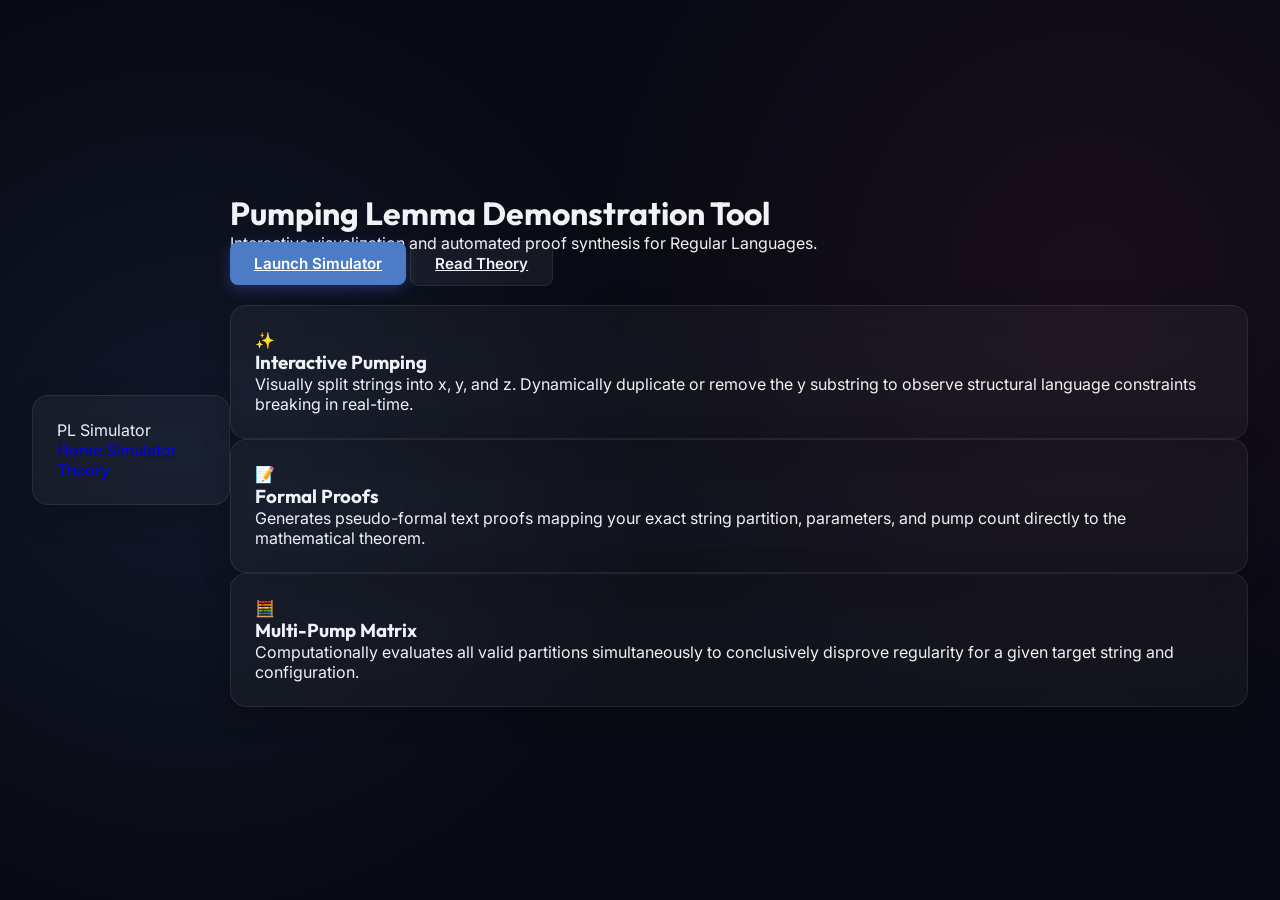
==== commit d635b9db: "Add files via upload" ====
--- a/index.html
+++ b/index.html
@@ -4,7 +4,7 @@
 <head>
   <meta charset="UTF-8">
   <meta name="viewport" content="width=device-width, initial-scale=1.0">
-  <title>Pumping Lemma Simulator</title>
+  <title>Pumping Lemma Tool - Home</title>
   <link rel="preconnect" href="https://fonts.googleapis.com">
   <link rel="preconnect" href="https://fonts.gstatic.com" crossorigin>
   <link
@@ -15,234 +15,46 @@
 </head>
 
 <body>
-  <div class="app-container">
-    <header class="header">
+  <nav class="navbar glass-panel">
+    <div class="nav-brand">PL Simulator</div>
+    <div class="nav-links">
+      <a href="index.html" class="nav-link active">Home</a>
+      <a href="simulator.html" class="nav-link">Simulator</a>
+      <a href="theory.html" class="nav-link">Theory</a>
+    </div>
+  </nav>
+
+  <div class="app-container hero-container">
+    <header class="hero-header">
       <h1>Pumping Lemma Demonstration Tool</h1>
-      <p class="subtitle">A simulator for disproving regularity.</p>
+      <p class="hero-subtitle">Interactive visualization and automated proof synthesis for Regular Languages.</p>
+      <div class="hero-actions">
+        <a href="simulator.html" class="btn btn-primary hero-btn">Launch Simulator</a>
+        <a href="theory.html" class="btn btn-secondary hero-btn">Read Theory</a>
+      </div>
     </header>
 
-    <div class="layout-split">
-      <aside class="layout-sidebar">
-        <div class="theorem-box glass-panel">
-          <div class="theorem-header">
-            <svg width="20" height="20" viewBox="0 0 24 24" fill="none" stroke="currentColor" stroke-width="2"
-              stroke-linecap="round" stroke-linejoin="round">
-              <circle cx="12" cy="12" r="10"></circle>
-              <line x1="12" y1="16" x2="12" y2="12"></line>
-              <line x1="12" y1="8" x2="12.01" y2="8"></line>
-            </svg>
-            FORMAL DEFINITION
-          </div>
-          <p class="theorem-text">
-            For any regular language <strong>L</strong>, there exists a pumping length <strong>p</strong> such that any
-            string <strong>s ∈ L</strong> with <strong>|s| ≥ p</strong> can be split into <strong>s = xyz</strong> with:
-          </p>
-          <ul class="theorem-conditions">
-            <li id="cond0"><span>0.</span> <strong>|s| ≥ p</strong> <span style="font-size:0.8em;opacity:0.8">(Initial
-                Condition)</span></li>
-            <li id="cond1"><span>1.</span> <strong>|xy| ≤ p</strong></li>
-            <li id="cond2"><span>2.</span> <strong>|y| > 0</strong></li>
-            <li id="cond3"><span>3.</span> For all <strong>i ≥ 0</strong>, <strong>xyⁱz ∈ L</strong></li>
-          </ul>
-        </div>
-
-        <section class="info glass-panel">
-          <h2>Pumping Properties</h2>
-          <div class="logic-stats">
-            <div class="stat-box">
-              <span class="stat-label"> Pumping Count (i) </span>
-              <span class="stat-value" id="pumpCountDisplay">1</span>
-            </div>
-            <div class="stat-box">
-              <span class="stat-label"> Target L </span>
-              <span class="stat-value target-lang" id="targetLangDisplay">aⁿ bⁿ</span>
-            </div>
-          </div>
-          <button id="multiPumpBtn" class="btn"
-            style="background:#4c1d95; color:white; border:none; margin-top: 1.5rem; width: 100%;">Analyze All Valid
-            Partitions (Multi-Pump)</button>
-        </section>
-
-      </aside>
-
-      <main class="layout-main">
-        <section class="controls glass-panel">
-          <div class="controls-left"
-            style="display: flex; flex-direction: column; gap: 1.5rem; flex: 1; min-width: 250px;">
-            <div class="control-group">
-              <label for="languageSelect">SELECT LANGUAGE (L)</label>
-              <select id="languageSelect">
-                <option value="anbn">aⁿ bⁿ (n ≥ 1) - Not Regular</option>
-                <option value="anbm">aⁿ bᵐ (n, m ≥ 1) - Regular</option>
-                <option value="anb2n">aⁿ b²ⁿ (n ≥ 1) - Not Regular</option>
-                <option value="anb3n">aⁿ b³ⁿ (n ≥ 1) - Not Regular</option>
-                <option value="customFormal">Custom Formal Formula</option>
-                <option value="custom">Custom Regex Pattern</option>
-              </select>
-            </div>
-
-            <div class="control-group action-group" style="margin-top: auto;">
-              <button id="generateBtn" class="btn btn-primary" style="width: 100%;">Generate Target String</button>
-            </div>
-          </div>
-
-          <div class="controls-right"
-            style="display: flex; flex-direction: column; gap: 1.5rem; flex: 1; min-width: 250px;">
-            <div class="control-group" id="lengthControl">
-              <label for="lengthSlider">PARAMETER/PUMPING LENGTH (p = <span id="lengthValue">3</span>)</label>
-              <input type="range" id="lengthSlider" min="1" max="10" value="3">
-            </div>
-
-            <div class="control-group" id="lengthControlM" style="display: none;">
-              <label for="lengthSliderM">PARAMETER (m = <span id="lengthValueM">2</span>)</label>
-              <input type="range" id="lengthSliderM" min="1" max="10" value="2">
-            </div>
-
-            <div class="control-group" id="customFormalControl" style="display: none;">
-              <label for="customFormalInput">FORMAL FORMULA</label>
-              <input type="text" id="customFormalInput" placeholder="e.g. a^n b^(2n)" value="a^n b^(2n)">
-              <small class="helper-text">
-                Format: <code>char^var</code> or <code>char^(k*var)</code>. Ex: <code>a^n b^(2n)</code>,
-                <code>0^n 1^m</code>
-              </small>
-            </div>
-
-            <div class="control-group" id="customRegexControl" style="display: none;">
-              <label for="customRegex">TARGET LANGUAGE (REGEX)</label>
-              <input type="text" id="customRegex" placeholder="e.g. (a+b)*a" value="(a+b)*a">
-              <small class="helper-text">
-                <b>( )</b> group | <b>+</b> or <b>|</b> OR | <b>*</b> 0 or more<br>
-                Example: <code style="cursor: pointer;"
-                  onclick="document.getElementById('customRegex').value='(a+b)*a'; document.getElementById('customInput').value='aaba'; document.getElementById('customRegex').dispatchEvent(new Event('input'))">(a+b)*a</code>
-              </small>
-            </div>
-
-            <div class="control-group" id="customControl" style="display: none;">
-              <label for="customInput">CUSTOM STRING</label>
-              <input type="text" id="customInput" placeholder="e.g. aaba" value="aaba" maxlength="20">
-            </div>
-          </div>
-        </section>
-
-        <section class="simulator glass-panel">
-          <div class="status-indicator">
-            <div class="status-badge" id="statusBadge">Select y to start</div>
-            <div class="string-info">
-              Length: <span id="stringLength">0</span>
-            </div>
-          </div>
-
-          <div class="string-wrapper">
-            <div class="string-label">
-              <span class="label x-label">x</span>
-              <span class="label y-label">y</span>
-              <span class="label z-label">z</span>
-            </div>
-            <div class="string-blocks" id="stringContainer">
-              <!-- Blocks will be injected here via JS -->
-            </div>
-            <p class="instruction-text">Drag across blocks to select <strong>y</strong>.</p>
-          </div>
-
-          <div class="actions">
-            <button id="pumpBtn" class="btn btn-action y-action" disabled>Pump y (i++)</button>
-            <button id="removeBtn" class="btn btn-action y-action" disabled>Remove y (i=0)</button>
-            <button id="resetBtn" class="btn btn-secondary">Reset Pumping (i=1)</button>
-          </div>
-
-          <div class="dfa-visualization">
-            <h3
-              style="text-align: center; margin-bottom: 1rem; color: var(--text-secondary); font-size: 0.9rem; letter-spacing: 0.05em; text-transform: uppercase;">
-              State Machine Visualizer</h3>
-            <div class="dfa-container" id="dfaContainer">
-              <svg width="400" height="150" viewBox="0 0 400 150">
-                <defs>
-                  <marker id="arrow" markerWidth="10" markerHeight="10" refX="6" refY="5" orient="auto-start-reverse">
-                    <path d="M 0 0 L 10 5 L 0 10 z" fill="rgba(255,255,255,0.2)" />
-                  </marker>
-                  <marker id="arrowActive" markerWidth="10" markerHeight="10" refX="6" refY="5"
-                    orient="auto-start-reverse">
-                    <path d="M 0 0 L 10 5 L 0 10 z" fill="#e8b2ff" />
-                  </marker>
-                </defs>
-                <!-- Edges -->
-                <line x1="50" y1="75" x2="150" y2="75" class="dfa-edge edge-x" stroke="rgba(255,255,255,0.2)"
-                  stroke-width="4" marker-end="url(#arrow)" />
-                <path d="M 152,70 C 158,15 242,15 248,70" class="dfa-edge edge-y" fill="none"
-                  stroke="rgba(255,255,255,0.2)" stroke-width="4" marker-end="url(#arrow)" />
-                <line x1="250" y1="75" x2="350" y2="75" class="dfa-edge edge-z" stroke="rgba(255,255,255,0.2)"
-                  stroke-width="4" marker-end="url(#arrow)" />
-                <!-- Nodes -->
-                <circle cx="50" cy="75" r="18" class="dfa-node node-start" fill="#1e2336" stroke="rgba(255,255,255,0.1)"
-                  stroke-width="3" />
-                <circle cx="150" cy="75" r="18" class="dfa-node node-loop-start" fill="#1e2336"
-                  stroke="rgba(255,255,255,0.1)" stroke-width="3" />
-                <circle cx="250" cy="75" r="18" class="dfa-node node-loop-end" fill="#1e2336"
-                  stroke="rgba(255,255,255,0.1)" stroke-width="3" />
-                <circle cx="350" cy="75" r="18" class="dfa-node node-end" fill="#1e2336" stroke="rgba(255,255,255,0.1)"
-                  stroke-width="3" />
-
-                <text x="100" y="60" fill="#93c5fd" font-size="14" font-family="Outfit" font-weight="bold"
-                  text-anchor="middle">x</text>
-                <text x="200" y="25" fill="#e8b2ff" font-size="14" font-family="Outfit" font-weight="bold"
-                  text-anchor="middle">y (loop)</text>
-                <text x="300" y="60" fill="#f9a8d4" font-size="14" font-family="Outfit" font-weight="bold"
-                  text-anchor="middle">z</text>
-              </svg>
-            </div>
-          </div>
-        </section>
-      </main>
-
-      <aside class="layout-sidebar">
-        <section class="proof-panel glass-panel" style="height: 100%;">
-          <div class="theorem-header">PROOF</div>
-          <div class="proof-text" id="proofText">
-            Select a substring <span class="y-label">y</span> to generate proof.
-          </div>
-        </section>
-      </aside>
-    </div>
+    <section class="features-grid">
+      <div class="feature-card glass-panel">
+        <div class="feature-icon">✨</div>
+        <h3>Interactive Pumping</h3>
+        <p>Visually split strings into x, y, and z. Dynamically duplicate or remove the y substring to observe
+          structural language constraints breaking in real-time.</p>
+      </div>
+      <div class="feature-card glass-panel">
+        <div class="feature-icon">📝</div>
+        <h3>Formal Proofs</h3>
+        <p>Generates pseudo-formal text proofs mapping your exact string partition, parameters, and pump count directly
+          to the mathematical theorem.</p>
+      </div>
+      <div class="feature-card glass-panel">
+        <div class="feature-icon">🧮</div>
+        <h3>Multi-Pump Matrix</h3>
+        <p>Computationally evaluates all valid partitions simultaneously to conclusively disprove regularity for a given
+          target string and configuration.</p>
+      </div>
+    </section>
   </div>
-  <div id="multiPumpModal" class="modal-overlay"
-    style="display: none; position: fixed; top: 0; left: 0; width: 100%; height: 100%; background: rgba(9, 11, 20, 0.85); z-index: 1000; justify-content: center; align-items: center; backdrop-filter: blur(8px);">
-    <div class="modal-content glass-panel"
-      style="max-width: 900px; width: 90%; max-height: 85vh; display: flex; flex-direction: column;">
-      <div style="display: flex; justify-content: space-between; align-items: center; margin-bottom: 1rem;">
-        <h2 style="margin:0; font-size: 1.5rem; color: #e2e8f0; font-family: 'Outfit';">Multi-Pumping Matrix</h2>
-        <button id="closeModalBtn"
-          style="background:none; border:none; color:white; font-size: 2rem; cursor:pointer; line-height: 1;">&times;</button>
-      </div>
-      <p style="color: var(--text-secondary); margin-top: 0;">Generating all legal partitions where <strong>|xy| &le;
-          p</strong> (p=<span id="matrixPValue"></span>) and <strong>|y| &gt; 0</strong>. Pumping exactly <strong>i =
-          <span id="matrixPumpCount"></span></strong> times.<br></p>
-
-      <div
-        style="overflow-y: auto; flex: 1; border-radius: 8px; border: 1px solid rgba(255,255,255,0.1); margin-bottom: 1rem;">
-        <table class="matrix-table"
-          style="width: 100%; border-collapse: collapse; text-align: left; font-family: monospace; font-size: 0.95rem;">
-          <thead style="position: sticky; top: 0; z-index: 1;">
-            <tr
-              style="background: #1e2336; font-family: 'Inter'; font-size: 0.85rem; color: #a5b4fc; text-transform: uppercase;">
-              <th style="padding: 12px; border-bottom: 1px solid rgba(255,255,255,0.1);">x</th>
-              <th style="padding: 12px; border-bottom: 1px solid rgba(255,255,255,0.1); color: #e8b2ff;">y</th>
-              <th style="padding: 12px; border-bottom: 1px solid rgba(255,255,255,0.1);">z</th>
-              <th style="padding: 12px; border-bottom: 1px solid rgba(255,255,255,0.1);">Pumped String (s')</th>
-              <th style="padding: 12px; text-align: center; border-bottom: 1px solid rgba(255,255,255,0.1);">s' &isin;
-                L?</th>
-            </tr>
-          </thead>
-          <tbody id="matrixBody">
-          </tbody>
-        </table>
-      </div>
-
-      <div id="matrixConclusion"
-        style="padding: 1rem; background: rgba(0,0,0,0.3); border-radius: 8px; font-weight: bold; font-size: 1.1rem; text-align: center; border: 1px solid transparent;">
-      </div>
-    </div>
-  </div>
-
   <script src="script.js"></script>
 </body>
 
